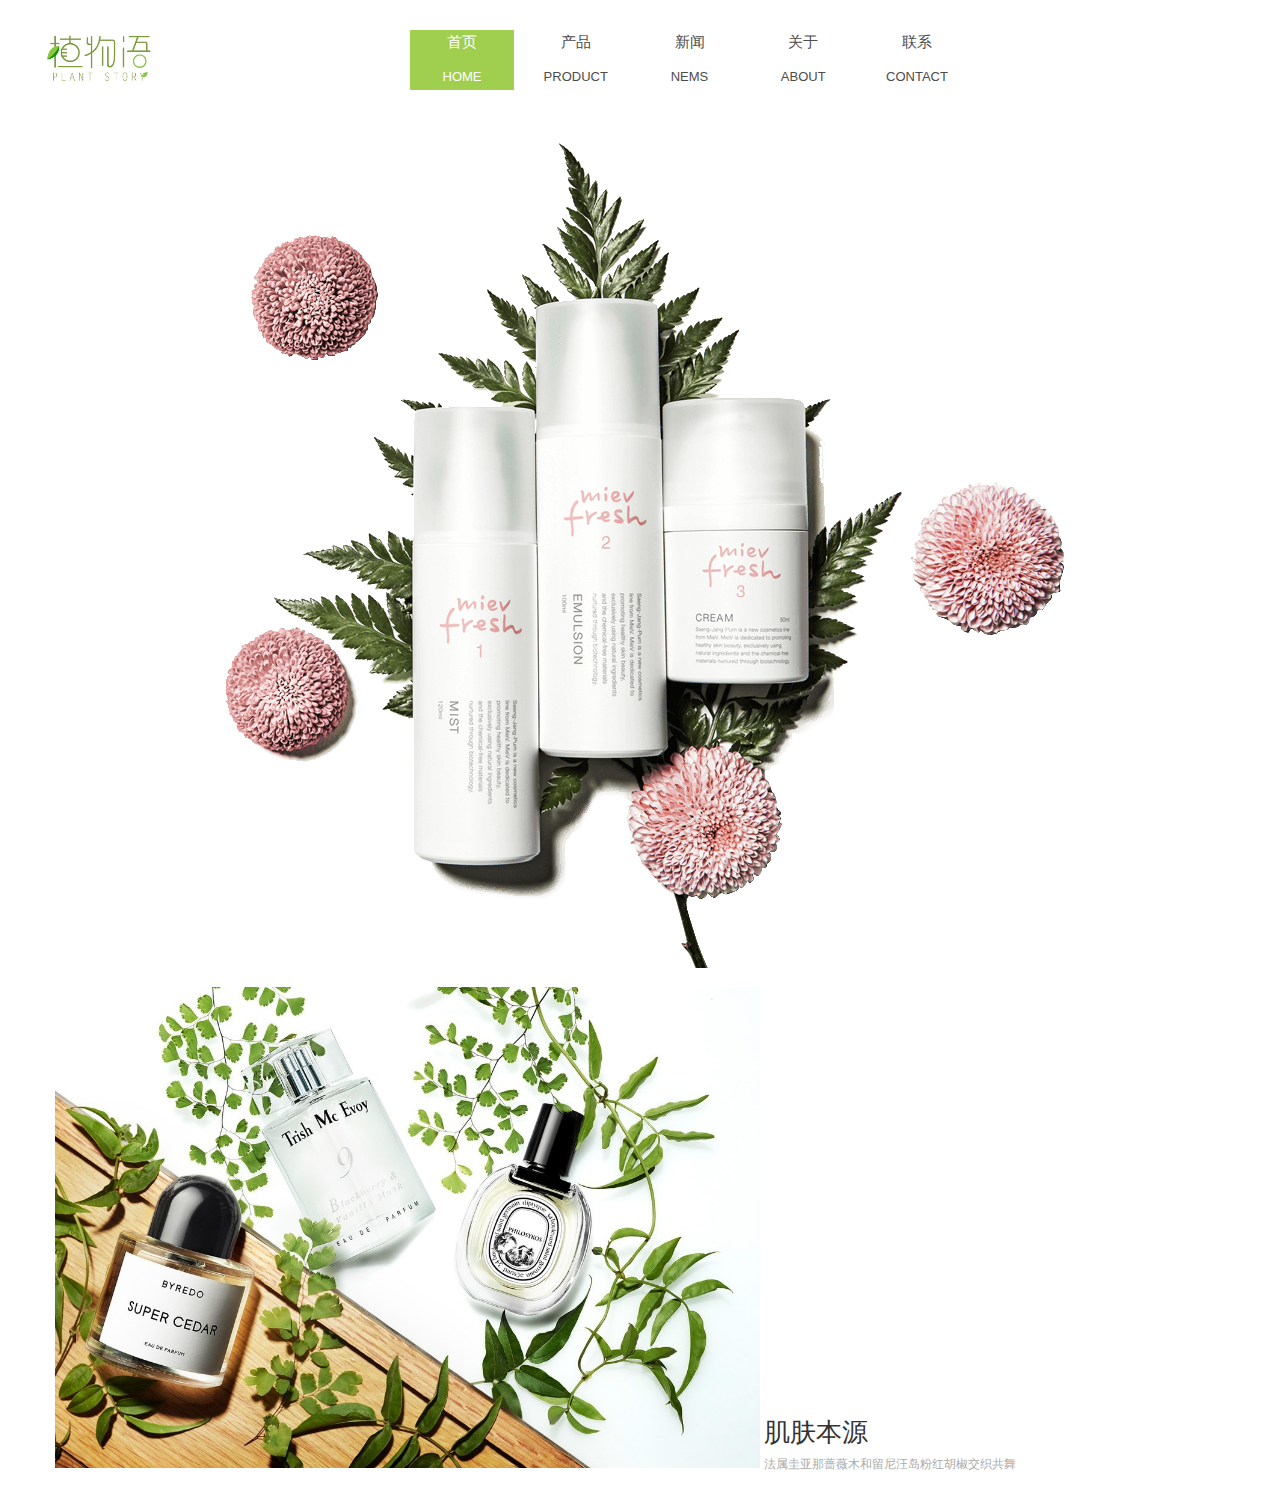
==== index.html @ 5347450b "gg" ====
<!DOCTYPE html>
<html lang="en">

<head>
    <meta charset="UTF-8">
    <meta name="viewport" content="width=device-width, initial-scale=1.0">
    <meta http-equiv="X-UA-Compatible" content="ie=edge">
    <title>美妆护肤商城</title>
    <link rel="stylesheet" href="css/index.css">
    <script src="js/index.js"></script>
</head>

<body>
    <div id="page" class="wide ">
        <!-- 头部开始 -->
        <header id="header">
            <div class="wf-wrap">
                <div class="wf-table">
                    <div class="branding">
                        <a class="bitem" href="http://5c0f98f27cdf7.t73.qifeiye.com/">
                            <span class="logospan">
                                <img src="img/m1.png" alt="">
                            </span>
                        </a>
                    </div>
                    <div class="navs">
                        <ul class="main-nav">
                            <li class="menu-item item">
                                <a href="http://5c0f98f27cdf7.t73.qifeiye.com/">
                                    <span>首页
                                        <p class="block">
                                            HOME
                                        </p>
                                    </span>
                                </a>
                            </li>
                            <li class="menu-item">
                                <a href="http://5c0f98f27cdf7.t73.qifeiye.com/">
                                    <span>产品
                                        <p class="block">
                                            PRODUCT
                                        </p>
                                    </span>
                                </a>
                            </li>
                            <li class="menu-item">
                                <a href="http://5c0f98f27cdf7.t73.qifeiye.com/">
                                    <span>新闻
                                        <p class="block">
                                            NEMS
                                        </p>
                                    </span>
                                </a>
                            </li>
                            <li class="menu-item">
                                <a href="http://5c0f98f27cdf7.t73.qifeiye.com/">
                                    <span>关于
                                        <p class="block">
                                            ABOUT
                                        </p>
                                    </span>
                                </a>
                            </li>
                            <li class="menu-item">
                                <a href="http://5c0f98f27cdf7.t73.qifeiye.com/">
                                    <span>联系
                                        <p class="block">
                                            CONTACT
                                        </p>
                                    </span>
                                </a>
                            </li>
                        </ul>
                    </div>
                    <div class="info">
                        <div class="top-bar">
                            <div class="deng"></div>
                        </div>
                    </div>
                </div>
            </div>
        </header>
        <!-- 头部结束 -->
        <!-- 内容开始 -->
        <div class="main">
            <div class="container">
                <div class="row">
                    <div class="row-con">
                        <div class="ag_image">
                            <img src="img/m2.png" alt="">
                        </div>
                    </div>
                </div>
            </div>
            <div class="container">
                <div class="row">
                    <div class="row-con1">
                        <div class="column">
                            <img src="img/m3.png" alt="">
                        </div>
                        <div class="qfe_wrapper">
                            <div class="header_title">
                                肌肤本源
                            </div>
                            <div class="header_subtitle">
                                法属圭亚那蔷薇木和留尼汪岛粉红胡椒交织共舞
                            </div>
                            <!-- <div class="mid">
                                起飞页提供了海量精美网站模板和成品网站，起飞页的核心竞争力来自于它集流线式布局方案与可视化内容编辑于一体，支持打字传图、自由拖拽，不需要专业编写代码。
                            </div> -->
                        </div>
                    </div> 
                </div>
               
            </div>
              
          
        </div>
        <!-- 内容结束 -->
    </div>

</body>

</html>
---- css/index.css ----
*{
    margin:0;
    padding: 0;
    list-style: none;
}
a{
    text-decoration: none;
}
#page {
    background: rgba(211, 150, 150, 0) url(http://5c0f98f27cdf7.t73.qifeiye.com/qfy-content/uploads/2018/12/b983b189e09213ae82821bee457d23a7.jpg) repeat center top;
    background-size: auto;
    position: relative;
    overflow: hidden;
    width: 100%;
}
/* 头部开始 */
#header {
    border-bottom: 1px solid transparent;
    position: relative;
}
.wf-wrap{
    padding: 0 40px;
    margin: 0 auto;
}
.wf-table{
    max-width: 1190px!important;
    min-height: 120px;
    height: 120px;
    margin: 0 auto;
    display: table;
    width: 100%;
}
.branding{
    width: 149px;
    height: 120px;
    display: table-cell;
    vertical-align: middle;
}
.bitem{
    top: 0px;
    left: 0px;
    max-height: 50px;
}
.bitem .logospan{
    display: inline-block;
}
.logospan img{
    max-height: 50px;
    width: auto;
}
.navs{
    width: 778px;
    height: 120px;
    display: table-cell;
    vertical-align: middle;
}
.main-nav{
    text-align: right!important;
    font-size: 15px;
}
.main-nav .menu-item{
    display: inline-block;
    position: relative;
    z-index: auto;
    vertical-align: middle;
    width: 104px;
    text-align: center;
    margin: 0 3px;
}
.menu-item a{
    color: #4c4c4c;
    font: normal normal 15px / 23px sans-serif;
}
.menu-item span{
    height: 60px;
    display: inline-block;
    text-align: center;
}
.block{
    margin-top: 12px;
    font-size: 13px;
}
.main-nav .item {
    background-color: #a0ce4e;
}
.main-nav .item a{
    color: #fff;
}
.menu-item:hover a{
    color: #fff;
}
.menu-item:hover{
    background-color: #a0ce4e;
}
.info{
    width: 263px;
    display: table-cell;
    vertical-align: middle;
}
.top-bar{
    padding-bottom: 2px;
    padding-top: 1px;
    width: 263px;
}
.deng{
    margin-top: 0;
    margin-bottom: 0;
    padding-left: 0;
    padding-right: 15px;
    padding-top: 0;
    padding-bottom: 0;
    display: inline-block;
    text-align: right;
}
/* 头部结束 */
/* 内容开始 */
.main{
    min-height: 100px;
    margin-top: 0px;
    margin-bottom: 0px;
}
.container{
    max-width: 1280px;
    margin: 0 auto;
}
.row{
    padding: 0 40px;
}
.row-con{
    width: 100%;
}
.ag_image{
    margin: 0 auto;
    width: 895px;
    height: 850px;
}
.ag_image img{
    width: 100%;
    height: 100%;
}
.row-con1{
    width: 1200px;
    height: 516px;
    background: #fff;
    
}
.column{
    width: 60%;
    padding: 16px 15px;
    padding-right: 0;
    box-sizing: border-box;
    display: inline-block;
}
.column img{
    width: 100%;
    height: 100%;
}
.qfe_wrapper{
    display: inline-block;
    position: relative;
    max-width: 100%;
}
.header_title{
    font-size: 26px;
    font-weight: normal;
    font-style: normal;
    color: #333333;
    padding: 0 0 6px 0;
    display: block;
    padding: 0 0 6px 0;
    vertical-align: bottom;
}
.header_subtitle{
    font-family: century gothic;
    font-size: 12px;
    font-weight: normal;
    font-style: normal;
    color: #aaaaaa;
    display: block;
    vertical-align: bottom;
}
.mid{
    position: relative;
    line-height: 1.5em;
    background-position: left top;
    background-repeat: no-repeat;
    margin-top: 0;
    margin-bottom: 0;
    padding-top: 30px;
    padding-bottom: 0;
    padding-right: 0;
    padding-left: 0;
    border-radius: 0px;
}
/* 内容结束 */
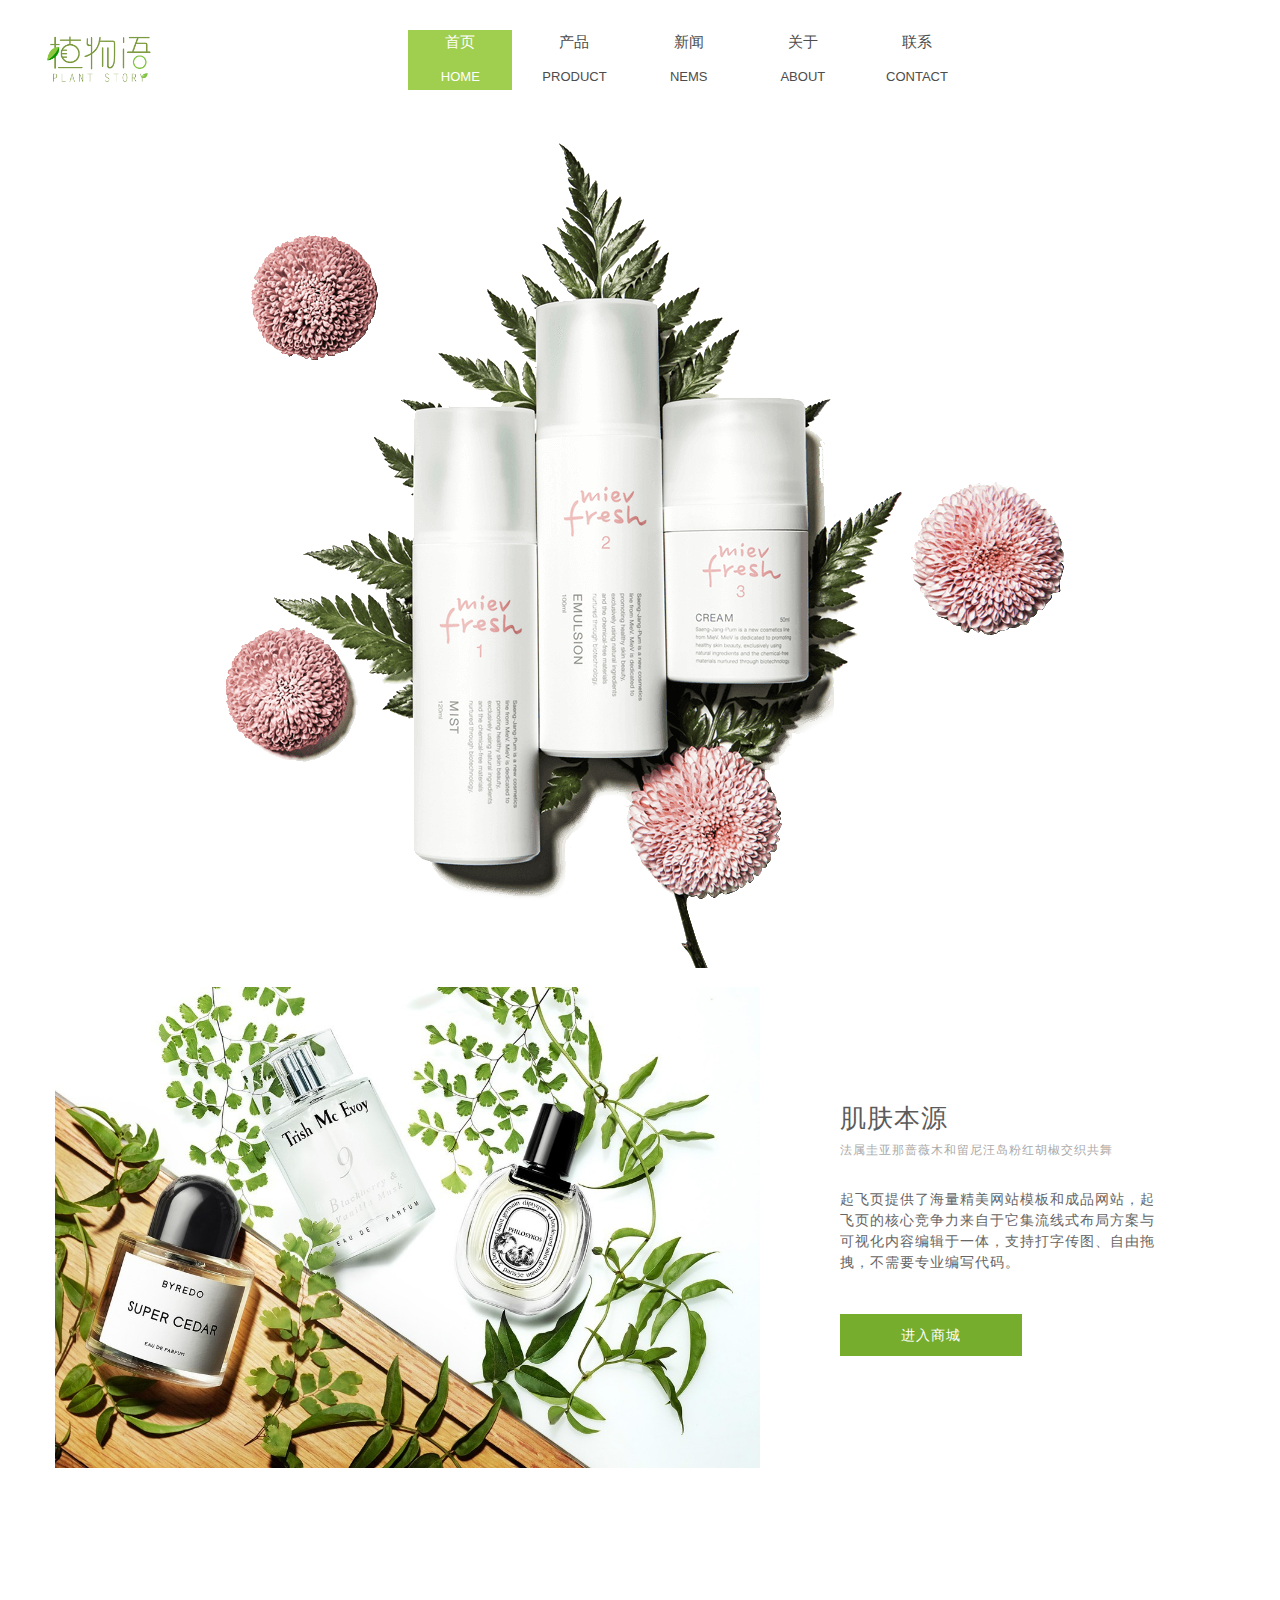
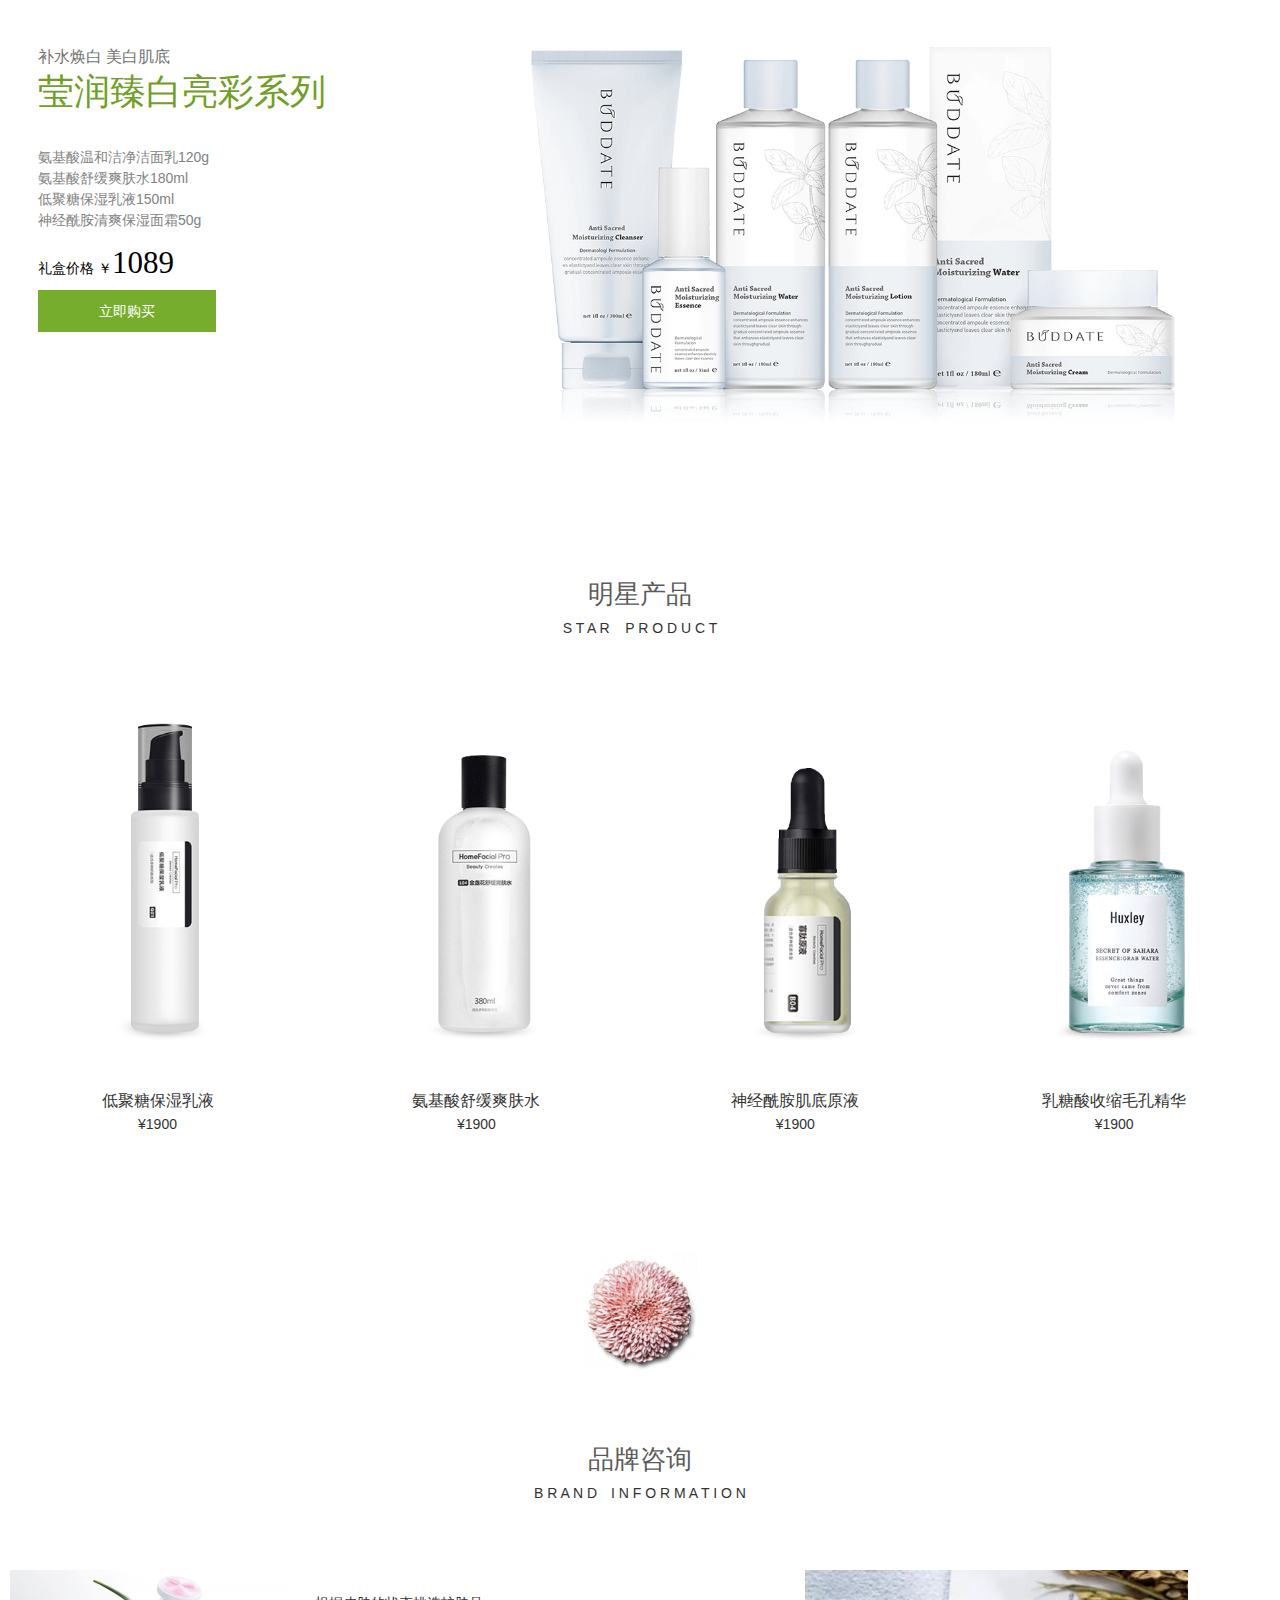
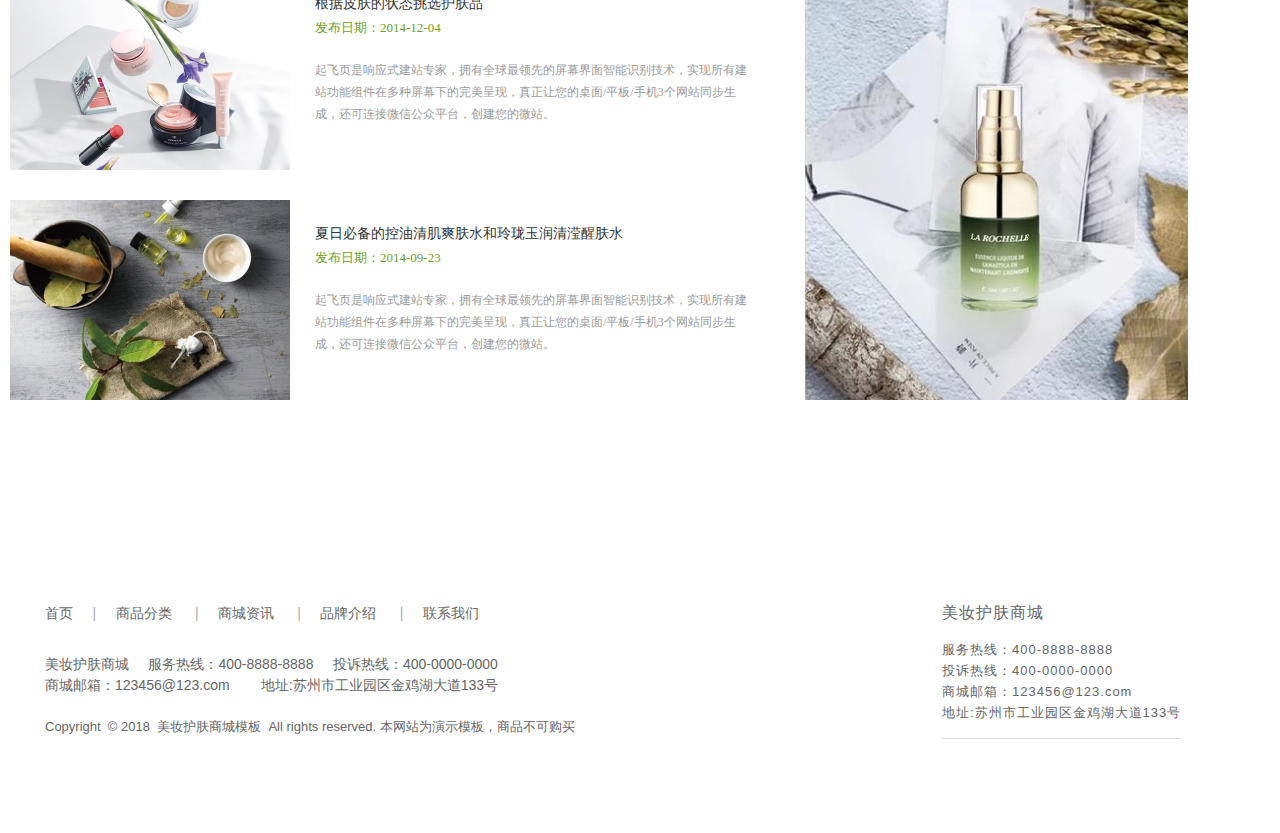
==== commit bdc0dcbc: "gg" ====
--- a/index.html
+++ b/index.html
@@ -7,6 +7,7 @@
     <meta http-equiv="X-UA-Compatible" content="ie=edge">
     <title>美妆护肤商城</title>
     <link rel="stylesheet" href="css/index.css">
+    <link rel="stylesheet" href="https://at.alicdn.com/t/font_1107277_apg6jb2zsf.css">
     <script src="js/index.js"></script>
 </head>
 
@@ -26,7 +27,7 @@
                     <div class="navs">
                         <ul class="main-nav">
                             <li class="menu-item item">
-                                <a href="http://5c0f98f27cdf7.t73.qifeiye.com/">
+                                <a href="index.html">
                                     <span>首页
                                         <p class="block">
                                             HOME
@@ -81,44 +82,259 @@
             </div>
         </header>
         <!-- 头部结束 -->
-        <!-- 内容开始 -->
-        <div class="main">
-            <div class="container">
-                <div class="row">
-                    <div class="row-con">
-                        <div class="ag_image">
-                            <img src="img/m2.png" alt="">
-                        </div>
-                    </div>
-                </div>
-            </div>
-            <div class="container">
-                <div class="row">
-                    <div class="row-con1">
-                        <div class="column">
-                            <img src="img/m3.png" alt="">
-                        </div>
-                        <div class="qfe_wrapper">
-                            <div class="header_title">
-                                肌肤本源
+        <!-- 第一部分 -->
+        <div class="container">
+            <div class="row">
+                <div class="row-con">
+                    <div class="ag_image">
+                        <img src="img/m2.png" alt="">
+                    </div>
+                </div>
+            </div>
+        </div>
+        <!-- 第二部分 -->
+        <div class="container container2">
+            <div class="row">
+                <div class="row-con1">
+                    <div class="column">
+                        <img src="img/m3.png" alt="">
+                    </div>
+                    <div class="column-right">
+                        <div class="column-right-inner">
+                            <div class="wrapper">
+                                <div class="header_title">
+                                    肌肤本源
+                                </div>
+                                <div class="header_subtitle">
+                                    法属圭亚那蔷薇木和留尼汪岛粉红胡椒交织共舞
+                                </div>
+                                <div class="mid-intro">
+                                    <span>
+                                        起飞页提供了海量精美网站模板和成品网站，起飞页的核心竞争力来自于它集流线式布局方案与可视化内容编辑于一体，支持打字传图、自由拖拽，不需要专业编写代码。
+                                    </span> 
+                                </div>
+                                <div class="bottom-enter">
+                                    <a class="bottom-enter-left" href="">
+                                        进入商城 
+                                        <i class="iconfont icon-xiangyoujiantou"></i>
+                                    </a>
+                                </div>
                             </div>
-                            <div class="header_subtitle">
-                                法属圭亚那蔷薇木和留尼汪岛粉红胡椒交织共舞
+                        </div> 
+                    </div>  
+                </div> 
+            </div>
+        </div>
+        <!-- 第三部分 -->
+        <div class="container container3">
+            <div class="inner-left">
+                <div class="header">补水焕白 美白肌底</div>
+                <div class="headersub">莹润臻白亮彩系列</div>
+                <div class="headersub1">
+                    <div>
+                        <span style="font-size: 14px;">氨基酸温和洁净洁面乳120g</span>
+                    </div>
+                    <div>
+                        <span style="font-size: 14px;">氨基酸舒缓爽肤水180ml</span>
+                    </div>
+                    <div>
+                        <span style="font-size: 14px;">低聚糖保湿乳液150ml</span>
+                    </div>
+                    <div>
+                        <span style="font-size: 14px;">神经酰胺清爽保湿面霜50g</span>
+                    </div>
+                    <div><br></div>
+                    <div><span style="font-size: 14px; color: rgb(0, 0, 0);">礼盒价格 ￥</span><span style="font-size: 31px; font-family: 微軟正黑體; color: rgb(0, 0, 0);">1089</span></div>
+                </div>
+                <div class="headersub2">
+                    <a class="bottom-enter-left" href="">
+                        立即购买 
+                        <i class="iconfont icon-xiangyoujiantou"></i>
+                    </a>
+                </div>
+            </div>
+            <div class="inner-right">
+                <img src="img/m4.png" alt="">
+            </div>
+        </div>
+        <!-- 第四部分 -->
+        <div class="container container4">
+            <div class="tou">
+                <div class="title-inner">
+                    <div class="header_title" >明星产品</div>
+                    <div class="sub" >S T A R&nbsp;&nbsp; &nbsp;P R O D U C T</div>
+                </div>
+            </div>
+            <ul class="body-inner">
+                <li class="body-innder-item">
+                    <div class="post">
+                        <a href="">
+                            <img src="img/m5.png" alt="">
+                        </a>
+                    </div>
+                    <div class="post-title">
+                        <a href="">低聚糖保湿乳液</a>        
+                    </div>
+                    <div class="price-warp">
+                        <span class="amount">¥1900</span>
+                    </div>
+                </li>
+                <li class="body-innder-item">
+                    <div class="post">
+                        <a href="">
+                            <img src="img/m6.png" alt="">
+                        </a>
+                    </div>
+                    <div class="post-title">
+                        <a href="">氨基酸舒缓爽肤水</a>        
+                    </div>
+                    <div class="price-warp">
+                        <span class="amount">¥1900</span>
+                    </div>
+                </li>
+                <li class="body-innder-item">
+                    <div class="post">
+                        <a href="">
+                            <img src="img/m7.png" alt="">
+                        </a>
+                    </div>
+                    <div class="post-title">
+                        <a href="">神经酰胺肌底原液</a>        
+                    </div>
+                    <div class="price-warp">
+                        <span class="amount">¥1900</span>
+                    </div>
+                </li>
+                <li class="body-innder-item">
+                    <div class="post">
+                        <a href="">
+                            <img src="img/m8.png" alt="">
+                        </a>
+                    </div>
+                    <div class="post-title">
+                        <a href="">乳糖酸收缩毛孔精华</a>        
+                    </div>
+                    <div class="price-warp">
+                        <span class="amount">¥1900</span>
+                    </div>
+                </li>
+            </ul>
+        </div>
+        <div class="flower">
+            <img src="img/m9.png" alt="">
+        </div>
+        <!-- 第五部分 -->
+        <div class="container container5">
+            <div class="row">
+                <div class="title-inner">
+                    <div class="header_title" >品牌咨询</div>
+                    <div class="sub" >B R A N D　I N F O R M A T I O N</div>
+                </div>
+            </div>
+        </div>
+        <!-- 第六部分 -->
+        <div class="container container6">
+            <ul class="blog-left">
+                <li class="blog-left-item">
+                    <div class="blog">
+                        <div class="blogm">
+                            <a href="" >
+                                <img src="img/m10.png" alt="">
+                            </a>
+                        </div>
+                        <div class="blogs">
+                            <div class="blog-title">根据皮肤的状态挑选护肤品</div>
+                            <div class="blog-comment">发布日期：2014-12-04</div>
+                            <div class="blog-content"><p>起飞页是响应式建站专家，拥有全球最领先的屏幕界面智能识别技术，实现所有建站功能组件在多种屏幕下的完美呈现，真正让您的桌面/平板/手机3个网站同步生成，还可连接微信公众平台，创建您的微站。</p></div>
+                        </div>
+                    </div>
+                    <li class="blog-left-item">
+                            <div class="blog">
+                                <div class="blogm">
+                                    <a href="" >
+                                        <img src="img/m11.png" alt="">
+                                    </a>
+                                </div>
+                                <div class="blogs">
+                                    <div class="blog-title">夏日必备的控油清肌爽肤水和玲珑玉润清滢醒肤水</div>
+                                    <div class="blog-comment">发布日期：2014-09-23</div>
+                                    <div class="blog-content"><p>起飞页是响应式建站专家，拥有全球最领先的屏幕界面智能识别技术，实现所有建站功能组件在多种屏幕下的完美呈现，真正让您的桌面/平板/手机3个网站同步生成，还可连接微信公众平台，创建您的微站。</p></div>
+                                </div>
                             </div>
-                            <!-- <div class="mid">
-                                起飞页提供了海量精美网站模板和成品网站，起飞页的核心竞争力来自于它集流线式布局方案与可视化内容编辑于一体，支持打字传图、自由拖拽，不需要专业编写代码。
-                            </div> -->
-                        </div>
-                    </div> 
-                </div>
-               
-            </div>
-              
-          
-        </div>
-        <!-- 内容结束 -->
+                        </li>
+                </li>
+            </ul>
+            <div class="blog-right">
+                <div class="blog-right-box">
+                    <img src="img/m12.png" alt="">
+                </div>
+            </div>
+        </div>
     </div>
-
+    <!-- 底部 -->
+    <footer>
+        <div class="container footer">
+            <div class="footer-box">
+                <div class="dibu-left">
+                    <div class="m">
+                        <span style="font-size: 14px; color: rgb(102, 102, 102);">首页 &nbsp; &nbsp; </span>
+                        <span style="font-size: 14px; color: rgb(170, 170, 170);">|</span>
+                        <span style="font-size: 14px; color: rgb(102, 102, 102);"> &nbsp; &nbsp; 商品分类 &nbsp; &nbsp;&nbsp;</span>
+                        <span style="font-size: 14px; color: rgb(170, 170, 170);">|</span>
+                        <span style="font-size: 14px; color: rgb(102, 102, 102);"> &nbsp; &nbsp; 商城资讯 &nbsp; &nbsp;&nbsp;</span>
+                        <span style="font-size: 14px; color: rgb(170, 170, 170);">|</span>
+                        <span style="font-size: 14px; color: rgb(102, 102, 102);"> &nbsp; &nbsp; 品牌介绍 &nbsp; &nbsp;&nbsp;</span>
+                        <span style="font-size: 14px; color: rgb(170, 170, 170);">|</span>
+                        <span style="font-size: 14px; color: rgb(102, 102, 102);"> &nbsp; &nbsp; 联系我们</span>
+                    </div>
+                    <div class="m m2">
+                        <div><span style="font-size: 14px;">美妆护肤商城 &nbsp; &nbsp; 服务热线：400-8888-8888<span style="font-size: 14px;">&nbsp; &nbsp; &nbsp;</span>投诉热线：400-0000-0000<span style="font-size: 14px;">&nbsp; &nbsp; &nbsp;</span></span>
+                        </div>
+                        <div><span style="font-size: 14px;">商城邮箱：123456@123.com
+                        <span style="font-size: 14px;">&nbsp; &nbsp; &nbsp; &nbsp;</span>地址:苏州市工业园区金鸡湖大道133号</span></div>
+                    </div>
+                    <div class="m m3">
+                        <div><span style="font-size: 13px;">Copyright &nbsp;© 2018 &nbsp;美妆护肤商城模板 &nbsp;All rights reserved. 本网站为演示模板，商品不可购买</span><span style="font-size: 13px; color: rgb(0, 0, 0);">
+                            </span></div>
+                    </div>
+                </div>
+                <div class="dibu-right">
+                    <div class="dibu-right-top">
+                        <div class="right-top">
+                            <div style="line-height: inherit; letter-spacing: 1px;"><span style="font-size: 16px; color: rgb(102, 102, 102);">美妆护肤商城
+                                </span><span style="font-size: 14px;"><br></span>
+                            </div>
+                            <div class="tops">
+                                <div style="line-height: 20px; letter-spacing: 1px;"><span style="font-size: 13px; color: rgb(102, 102, 102);">服务热线：400-8888-8888
+                                        <br>投诉热线：400-0000-0000
+                                        <br>商城邮箱：123456@123.com
+                                        <br>地址:苏州市工业园区金鸡湖大道133号</span>
+                                </div>
+                            </div>
+                        </div>
+                    </div>
+                    <div class="tops">
+                        <ul>
+                            <li>
+                                <span class="last l"></span>
+                            </li>
+                            <li>
+                                <span class="last l2"></span>
+                            </li>
+                            <li>
+                                <span class="last l3"></span>
+                            </li>
+                            <li>
+                                <span class="last l4"></span>
+                            </li>
+                        </ul>
+                    </div>
+                </div>
+            </div>
+        </div>
+    </footer>
+    <!-- 右侧导航栏 -->
+    
 </body>
 
 </html>--- a/css/index.css
+++ b/css/index.css
@@ -12,6 +12,12 @@
     position: relative;
     overflow: hidden;
     width: 100%;
+}
+body{
+    font-size: 14px;
+    font-family: "微软雅黑",Helvetica,Arial,Verdana,sans-serif;
+    font-style: normal;
+    font-weight: normal;
 }
 /* 头部开始 */
 #header {
@@ -66,6 +72,7 @@
     width: 104px;
     text-align: center;
     margin: 0 3px;
+    cursor: pointer;
 }
 .menu-item a{
     color: #4c4c4c;
@@ -114,14 +121,13 @@
 }
 /* 头部结束 */
 /* 内容开始 */
-.main{
-    min-height: 100px;
-    margin-top: 0px;
-    margin-bottom: 0px;
-}
+/* 第一部分 */
 .container{
-    max-width: 1280px;
+    width: 1280px;
     margin: 0 auto;
+}
+.container2{
+    padding-bottom: 40px;
 }
 .row{
     padding: 0 40px;
@@ -138,37 +144,48 @@
     width: 100%;
     height: 100%;
 }
+/* 第二部分 */
 .row-con1{
     width: 1200px;
     height: 516px;
-    background: #fff;
-    
+    background: #fff; 
 }
 .column{
     width: 60%;
     padding: 16px 15px;
     padding-right: 0;
     box-sizing: border-box;
-    display: inline-block;
+    float: left;
 }
 .column img{
     width: 100%;
     height: 100%;
 }
-.qfe_wrapper{
-    display: inline-block;
-    position: relative;
+.column-right{
+    margin-top: 100px;
+    margin-bottom: 0px;
+    width: 40%;
+    float: left;
     max-width: 100%;
+    box-sizing: border-box;
+    word-spacing: normal;
+    box-sizing: border-box;
+}
+.column-right-inner{
+    padding-left: 80px;
+    padding-right: 80px;
+}
+.wrapper{
+    position: relative;
+    letter-spacing: 1px;
 }
 .header_title{
+    margin-top: 30px;
     font-size: 26px;
-    font-weight: normal;
-    font-style: normal;
-    color: #333333;
+    font-weight: 100;
+    color: #333333;
+    opacity: 0.8;
     padding: 0 0 6px 0;
-    display: block;
-    padding: 0 0 6px 0;
-    vertical-align: bottom;
 }
 .header_subtitle{
     font-family: century gothic;
@@ -176,10 +193,69 @@
     font-weight: normal;
     font-style: normal;
     color: #aaaaaa;
-    display: block;
-    vertical-align: bottom;
-}
-.mid{
+}
+.sub{
+    font-size: 14px;
+    font-family: arial;
+    color: #333333;
+    font-weight: 400;
+    padding: 2px;
+}
+.mid-intro{
+    position: relative;
+    line-height: 1.5em;
+    background-position: left top;
+    padding-top: 30px;
+    color: rgb(102, 102, 102);
+}
+.bottom-enter{
+    padding-top: 40px;
+}
+.bottom-enter-left{
+    line-height: 45px;
+    padding: 12px 60px;
+    background-color: #76ad2c;
+    color: #ffffff;
+    border: 1px solid transparent;
+    box-sizing: border-box;
+    position: relative;
+}
+.bottom-enter-left i{
+    margin-top: -5px;
+    right: 16px;
+    height: 12px;
+    line-height: 12px;
+    position: absolute;
+    top: 50%;
+    font-weight: 800;
+}
+/* 第三部分 */
+.container3{
+    height: 380px;
+    padding: 120px 0;
+}
+.inner-left{
+    width: 393px;
+    padding-left: 38px;
+    padding-right: 65px;
+    text-align: left!important;
+    color: #828282;
+    float: left;
+}
+.header{
+    font-family: 微软雅黑;
+    font-size: 16px;
+    font-weight: normal;
+    font-style: normal;
+    color: #727272;
+}
+.headersub{
+    font-size: 36px;
+    font-weight: normal;
+    font-style: normal;
+    color: #70a028;
+}
+.headersub1{
     position: relative;
     line-height: 1.5em;
     background-position: left top;
@@ -187,10 +263,236 @@
     margin-top: 0;
     margin-bottom: 0;
     padding-top: 30px;
-    padding-bottom: 0;
-    padding-right: 0;
-    padding-left: 0;
-    border-radius: 0px;
+    box-sizing: border-box;
+}
+.headersub2{
+    padding-top: 10px;
+    box-sizing: border-box;
+    text-align: left;
+}
+.inner-right{
+    width: 704px;
+    padding-left: 5px;
+    padding-right: 5px;
+    float: left;
+}
+.inner-right img{
+    width: 100%;
+    height: 100%;
+}
+/* 第四部分 */
+.container4{
+    padding-bottom: 140px;
+}
+.tou{
+    padding-bottom: 20px;
+    text-align: center;
+}
+.title-inner{
+    text-align: center;
+    color: #373a41;
+}
+.body-innder-item{
+    width: 275px;
+    margin-bottom: 20px;
+    padding-bottom: 20px;
+    padding: 20px;
+    display: inline-block;
+}
+.post{
+    overflow: hidden;
+    display: block;
+    width: 290px;
+    text-align: center;
+    padding-bottom: 10px;
+}
+.post a{
+    color: #000000;
+}
+.post a img{
+    width: 100%;
+}
+.post-title{
+    padding-bottom: 4px;
+    font-weight: normal;
+    color: #333333;
+    line-height: 16px;
+    vertical-align: top;
+    text-align: center;
+}
+.post-title a{
+    color: #333333;
+    font-size: 16px;
+    line-height: 22px;
+}
+.price-warp{
+    text-align: center;
+}
+.amount{
+    color: #333333;
+    font-size: 14px;
+    text-align: center;
+}
+.flower{
+    height: 120px;
+    margin-top: -60px;
+    text-align: center;
+    padding: 0 40px;
+}
+.flower img{
+    height: 100%;
+}
+/* 第五部分 */
+.container5{
+    color: #666666;
+    padding-top: 40px;
+}
+/* 第六部分 */
+.container6{
+    height: 458px;
+    padding-top: 60px;
+    padding-bottom: 120px;
+}
+.blog-left{
+    float: left;
+    width: 790px;
+}
+.blog-left-item{
+    margin-bottom: 10px;
+    padding-bottom: 10px;
+    padding-left: 5px;
+    padding-right: 5px;
+}
+.blog{
+    height: 210px;
+    box-sizing: border-box;
+    padding: 5px 20px 0 5px;
+    background: #fff;
+}
+.blogm{
+    width: 280px;
+    padding-right: 25px;
+    float: left;
+}
+.blogs{
+    width: 436px;
+    vertical-align: top;
+    font-size: 14px;
+    color: #8d9095;
+    padding-right: 5px;
+    text-align: left;
+    float: left;
+}
+.blog-title{
+    padding-top: 25px;
+    font-weight: normal;
+    color: #333333;
+    line-height: 16px;
+    vertical-align: top;
+    text-align: left;
+    margin-bottom: 10px;
+}
+.blog-comment{
+    color: #70a028;
+    font-size: 13px;
+    line-height: 13px;
+    font-family: 微软雅黑;
+    margin-bottom: 5px;
+}
+.blog-content{
+    color: #9b9b9b;
+    font-size: 12px;
+    font-family: 微软雅黑;
+    line-height: 22px;
+    padding-top: 20px;
+    box-sizing: border-box;
+}
+.blog-right{
+    height: 440px;
+    margin-left: 10px;
+    padding-left: 5px;
+    padding-right: 5px;
+    float: left;
+    background-color: #fff;
+}
+.blog-right-box{
+   padding-top: 5px;
+   box-sizing: border-box;
+   height: 435px;
+}
+.blog-right-box img{
+    width: 100%;
+    height: 100%;
+}
+/* 底部 */
+.footer{
+    width: 1280px;
+    margin: 0 auto;
+    padding: 0 40px;
+}
+.footer-box{
+    height: 230px;
+    padding-top: 60px;
+    color: #666666;
+}
+.dibu-left{
+    width: 882px;
+    padding-left: 5px;
+    padding-right: 5px;
+    float: left;
+}
+.m{
+    line-height: 1.5em;
+}
+.m2{
+    padding-top: 30px;
+}
+.m3{
+    padding-top: 20px;
+}
+.dibu-right{
+    padding-left: 5px;
+    padding-right: 5px;
+    float: left;
+}
+.dibu-right-top{
+    color: #000000;
+    padding-left: 5px;
+    padding-right: 5px;
+}
+.right-top{
+    padding-bottom: 15px;
+    border-bottom: 1px solid rgba(224,224,224,1);
+}
+.tops{
+    padding-top: 15px;
+}
+.tops li{
+    display: inline-block;
+}
+.tops li .last{
+    margin-right: 30px;
+    background-image: url(http://fast.qifeiye.com/FeiEditor/images/icon/social_icon_24x24.png);
+    background-repeat: no-repeat;
+    height: 24px;
+    width: 24px;
+    display: inline-block;
+}
+.l{
+    background-position-y: -96px;
+    background-position-x: -48px;
+}
+.l2{
+    background-position-y: -96px;
+    background-position-x: 0px;
+}
+.l3{
+    background-position-x: -24px;
+    background-position-y: -96px;
+}
+.l4{
+    background-position-x: -96px;
+    background-position-y: -96px;
 }
 /* 内容结束 */
 
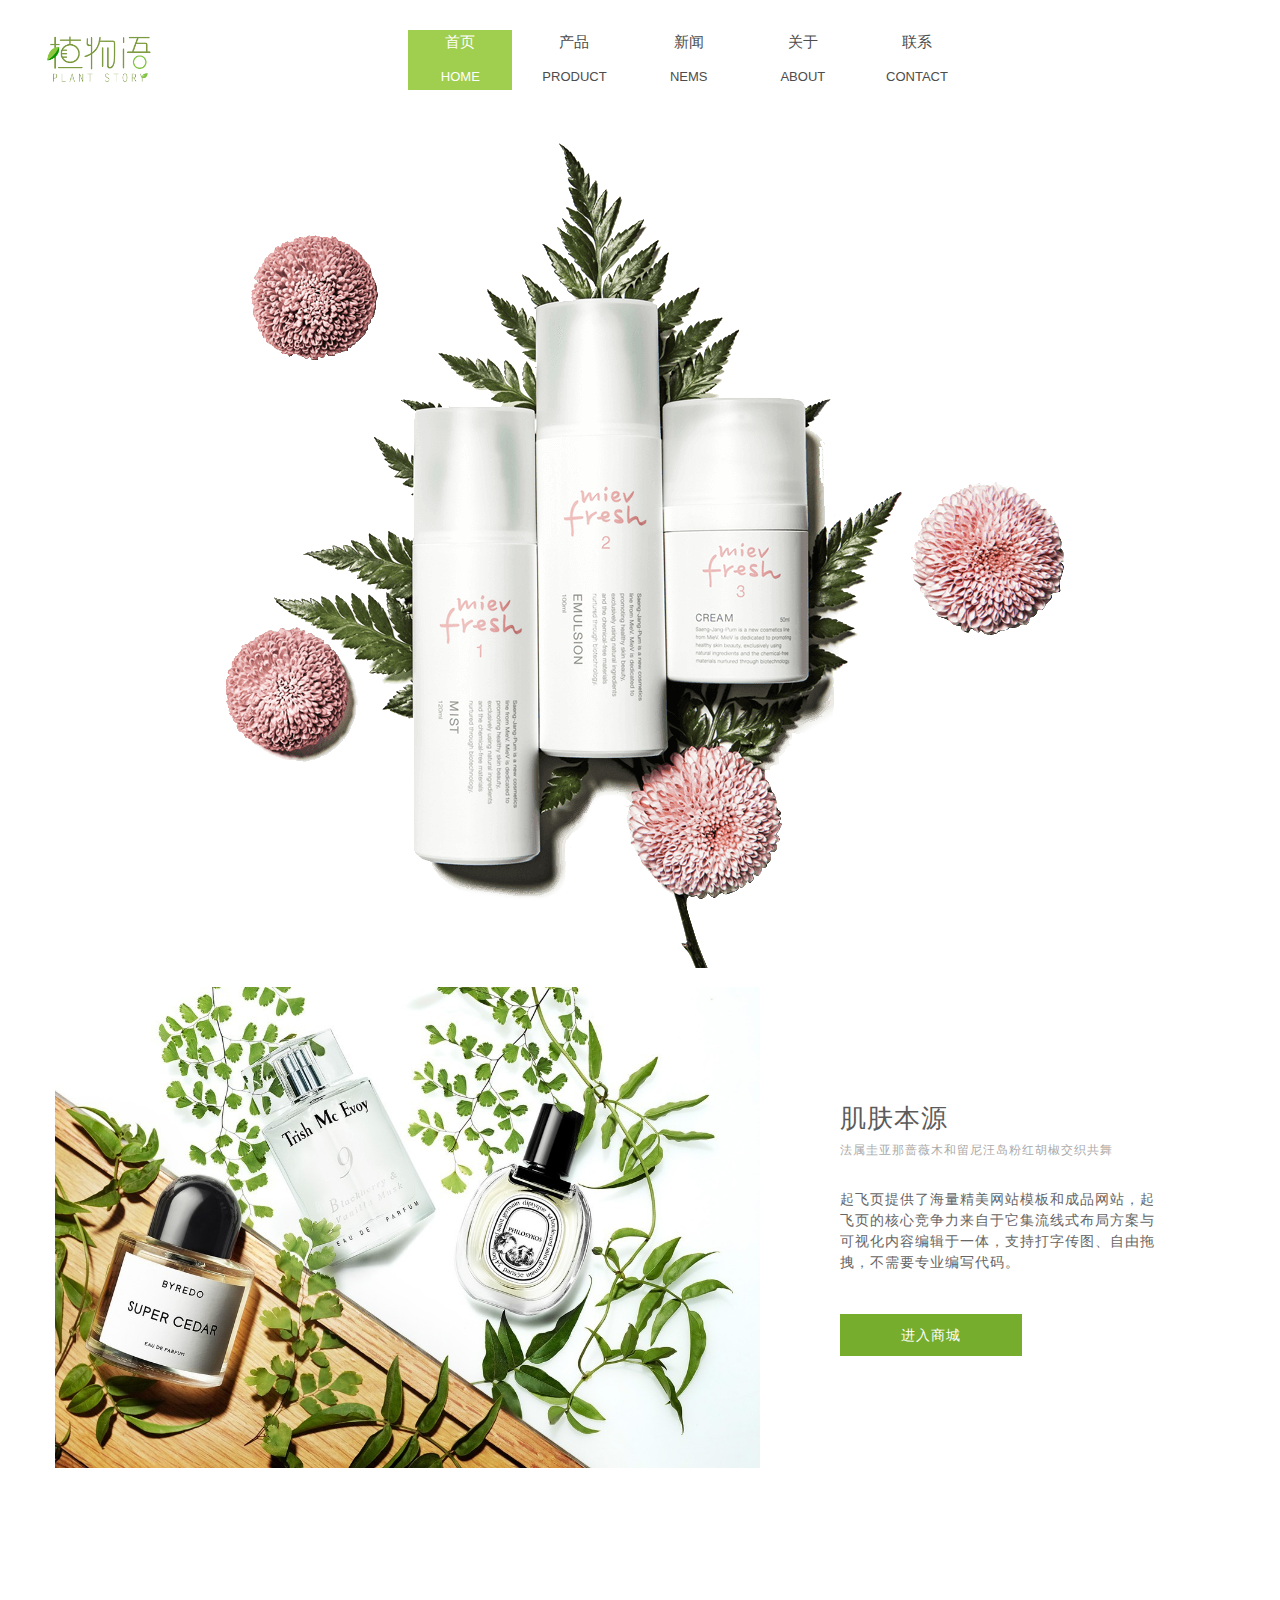
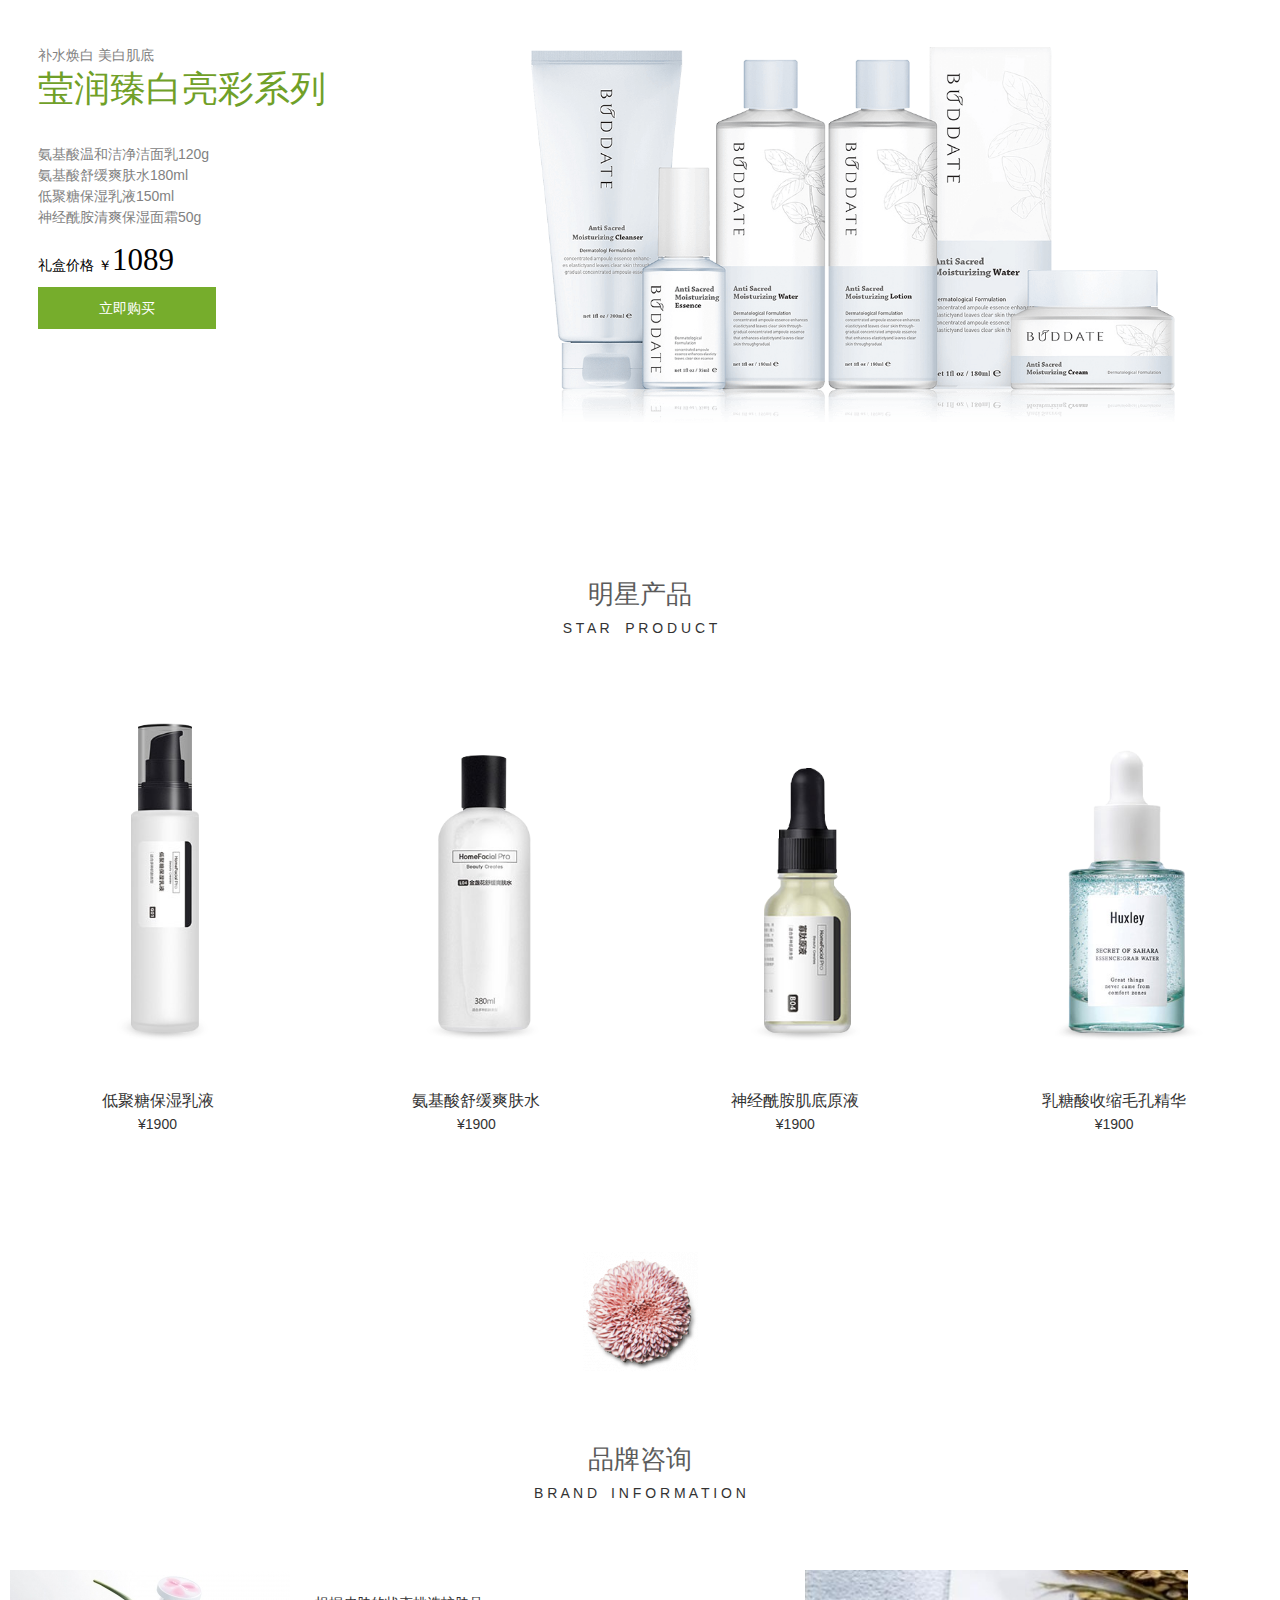
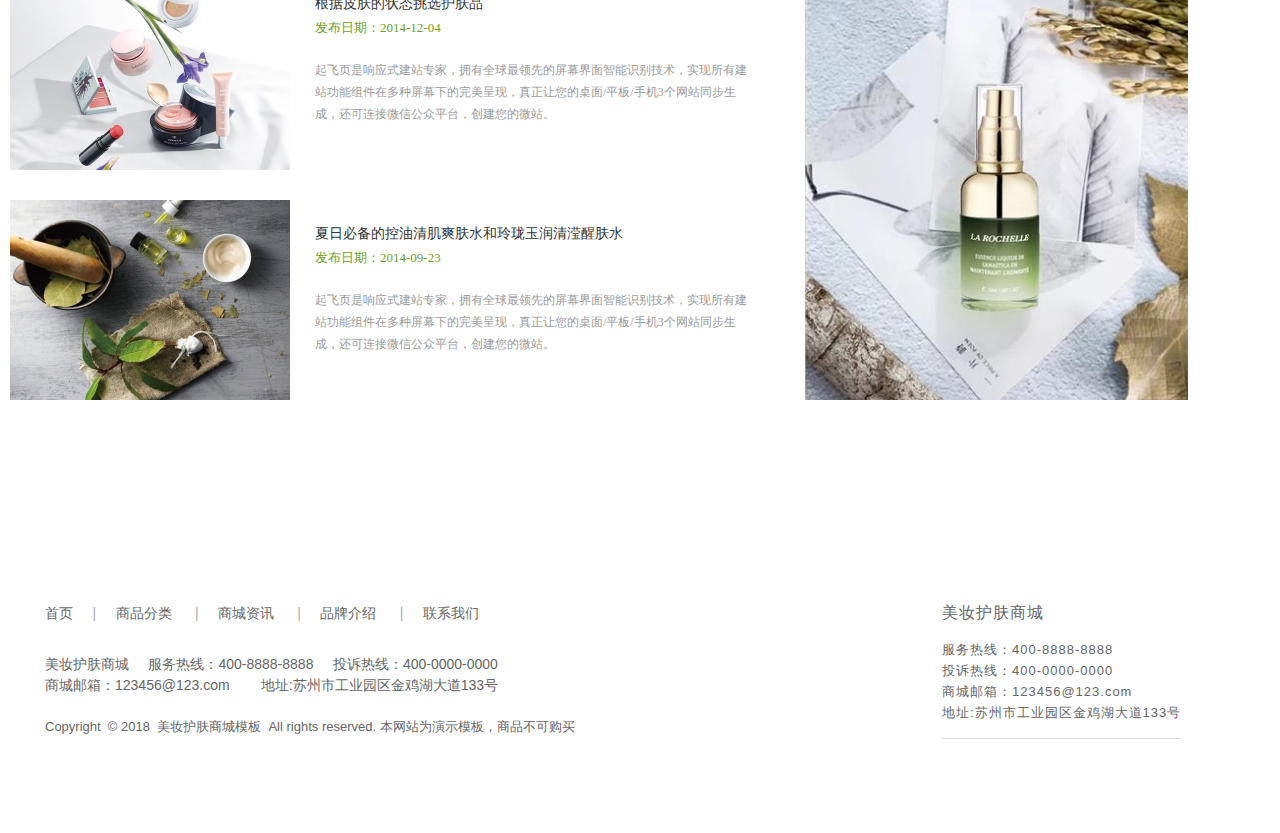
==== commit f231816e: "gg" ====
--- a/index.html
+++ b/index.html
@@ -1,12 +1,12 @@
 <!DOCTYPE html>
 <html lang="en">
-
 <head>
     <meta charset="UTF-8">
     <meta name="viewport" content="width=device-width, initial-scale=1.0">
     <meta http-equiv="X-UA-Compatible" content="ie=edge">
     <title>美妆护肤商城</title>
     <link rel="stylesheet" href="css/index.css">
+    <link rel="stylesheet" href="css/common.css">
     <link rel="stylesheet" href="https://at.alicdn.com/t/font_1107277_apg6jb2zsf.css">
     <script src="js/index.js"></script>
 </head>
@@ -36,7 +36,7 @@
                                 </a>
                             </li>
                             <li class="menu-item">
-                                <a href="http://5c0f98f27cdf7.t73.qifeiye.com/">
+                                <a href="product.html">
                                     <span>产品
                                         <p class="block">
                                             PRODUCT
@@ -45,7 +45,7 @@
                                 </a>
                             </li>
                             <li class="menu-item">
-                                <a href="http://5c0f98f27cdf7.t73.qifeiye.com/">
+                                <a href="news.html">
                                     <span>新闻
                                         <p class="block">
                                             NEMS
@@ -54,7 +54,7 @@
                                 </a>
                             </li>
                             <li class="menu-item">
-                                <a href="http://5c0f98f27cdf7.t73.qifeiye.com/">
+                                <a href="about.html">
                                     <span>关于
                                         <p class="block">
                                             ABOUT
@@ -63,7 +63,7 @@
                                 </a>
                             </li>
                             <li class="menu-item">
-                                <a href="http://5c0f98f27cdf7.t73.qifeiye.com/">
+                                <a href="contact.html">
                                     <span>联系
                                         <p class="block">
                                             CONTACT
@@ -128,7 +128,7 @@
         <!-- 第三部分 -->
         <div class="container container3">
             <div class="inner-left">
-                <div class="header">补水焕白 美白肌底</div>
+                <div class="headers">补水焕白 美白肌底</div>
                 <div class="headersub">莹润臻白亮彩系列</div>
                 <div class="headersub1">
                     <div>
@@ -220,6 +220,7 @@
                 </li>
             </ul>
         </div>
+        <!-- 花 -->
         <div class="flower">
             <img src="img/m9.png" alt="">
         </div>
@@ -333,8 +334,7 @@
             </div>
         </div>
     </footer>
-    <!-- 右侧导航栏 -->
-    
+    <!-- 右侧导航栏 -->  
 </body>
 
 </html>